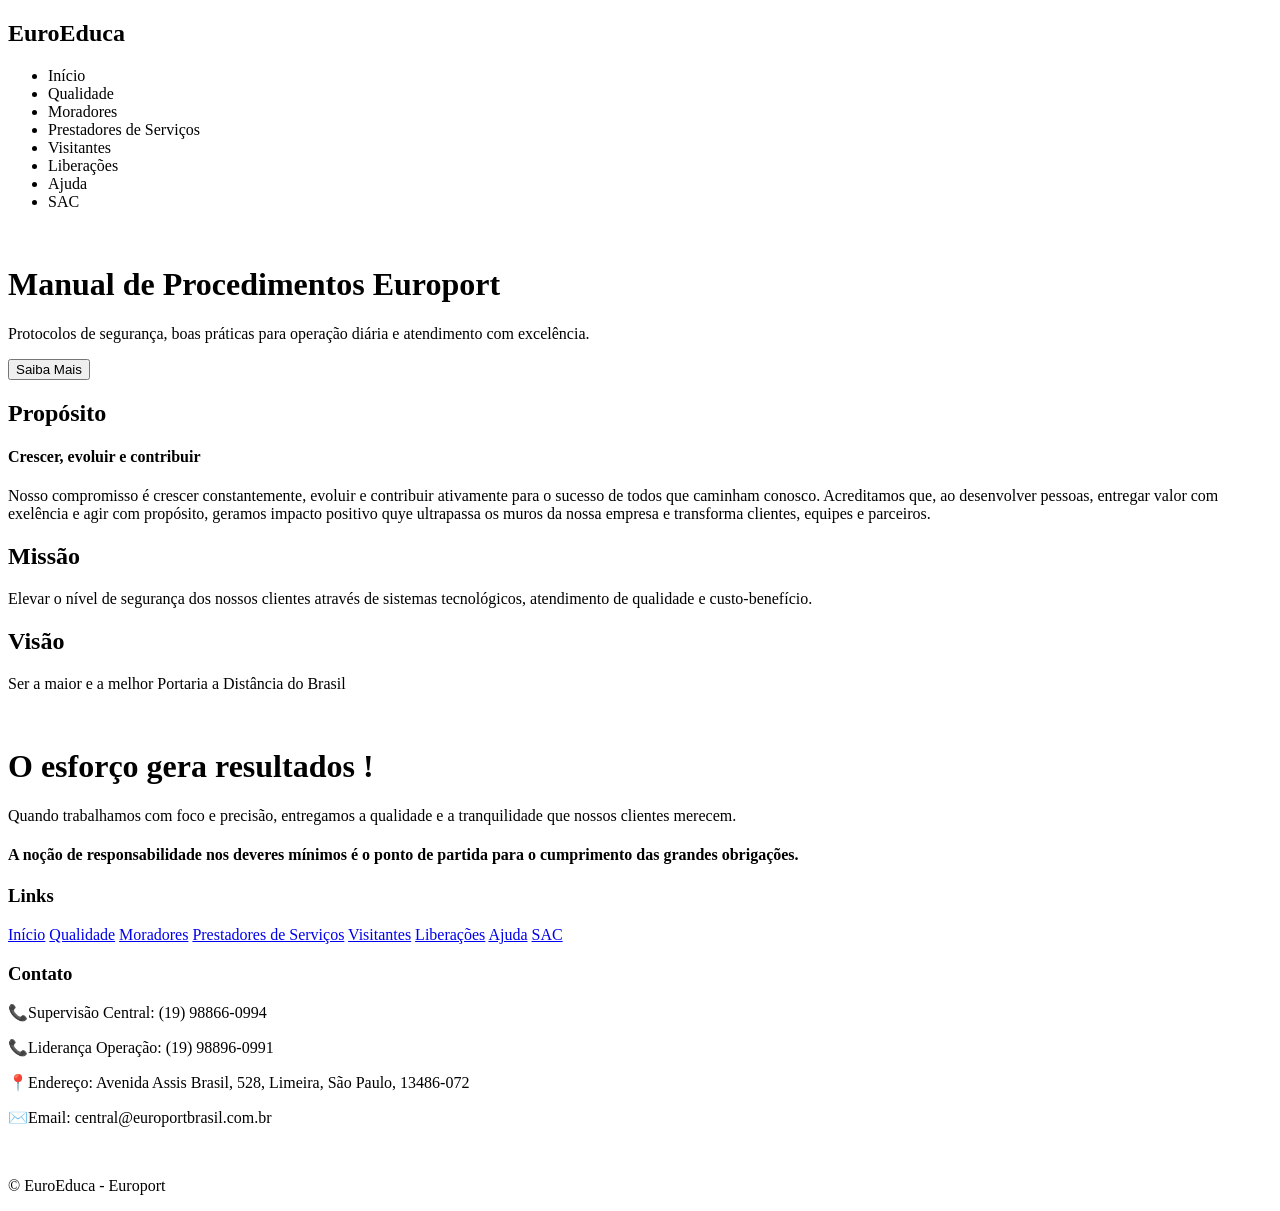
==== EuroEduca/index.html @ 184d0997 "first commit" ====
<!DOCTYPE html>
<html lang="pt-BR">
<head>
    <meta charset="UTF-8">
    <meta name="viewport" content="width=device-width, initial-scale=1.0">
    <title>EuroEduca - Manual de procedimentos</title>
</head>
<body>
    <header>
        <nav>
            <h2><span>Euro</span>Educa</h2>
            <ul>
                <li>Início</li>
                <li>Qualidade</li>
                <li>Moradores</li>
                <li>Prestadores de Serviços</li>
                <li>Visitantes</li>
                <li>Liberações</li>
                <li>Ajuda</li>
                <li>SAC</li>
            </ul>
        </nav>
    </header>
    <br>

    <h1>Manual de Procedimentos Europort</h1>
    <p>Protocolos de segurança, boas práticas para operação diária e atendimento com excelência.</p>
    <button>Saiba Mais</button>
    <br>

    <section class="valores">
        <article class="proposito">
            <h2>Propósito</h2>
            <h4>Crescer, evoluir e contribuir</h4>
            <p>Nosso compromisso é crescer constantemente, evoluir e contribuir ativamente 
                para o sucesso de todos que caminham conosco. Acreditamos que, ao desenvolver 
                pessoas, entregar valor com exelência e agir com propósito, geramos impacto 
                positivo quye ultrapassa os muros da nossa empresa e transforma clientes, 
                equipes e parceiros.</p>
        </article>

        <article class="missao">
            <h2>Missão</h2>
            <p>Elevar o nível de segurança dos nossos clientes através de sistemas
                 tecnológicos, atendimento de qualidade e custo-benefício.</p>
        </article>

        <article class="visao">
            <h2>Visão</h2>
            <p>Ser a maior e a melhor Portaria a Distância do Brasil</p>
        </article>
    </section>
    <br>

    <h1>O esforço gera resultados !</h1>
    <p>Quando trabalhamos com foco e precisão, entregamos a qualidade e a tranquilidade que nossos clientes merecem.</p>

    <h4>A noção de responsabilidade nos deveres mínimos é o ponto de partida para o cumprimento das grandes obrigações. </h4>

    <footer>
        <h3 class="links-rodape">Links</h3>
        <a href="index.html">Início</a>
        <a href="qualidade.html">Qualidade</a>
        <a href="moradores.html">Moradores</a>
        <a href="prestadores.html">Prestadores de Serviços</a>
        <a href="visitantes.html">Visitantes</a>
        <a href="liberacoes.html">Liberações</a>
        <a href="ajuda.html">Ajuda</a>  
        <a href="sac.html">SAC</a>

        <h3 class="contato-rodape">Contato</h3>
        <p>📞Supervisão Central: (19) 98866-0994</p>
        <p>📞Liderança Operação: (19) 98896-0991</p>
        <p>📍Endereço: Avenida Assis Brasil, 528, Limeira, São Paulo, 13486-072</p>
        <p>✉️Email: central@europortbrasil.com.br</p>
        <br>





        <p>&copy; EuroEduca - Europort </p>
    </footer>
</body>
</html>
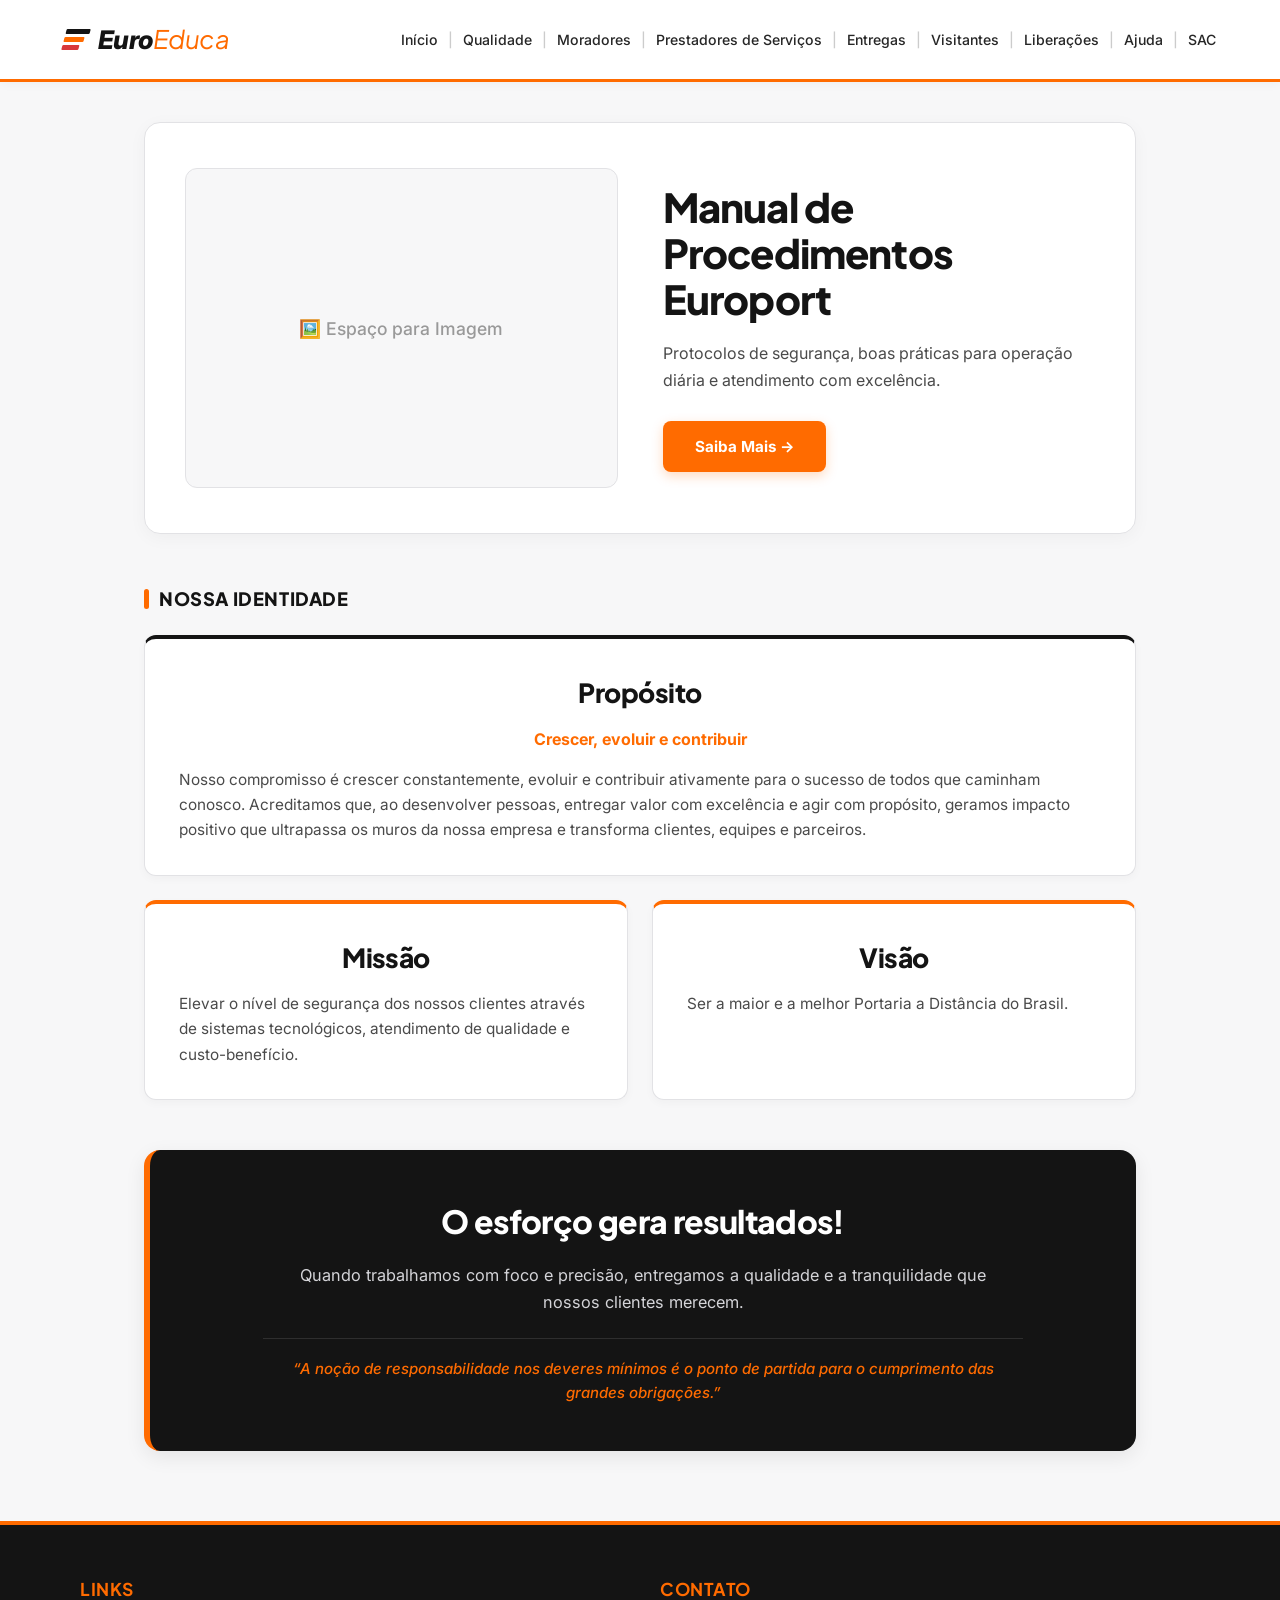
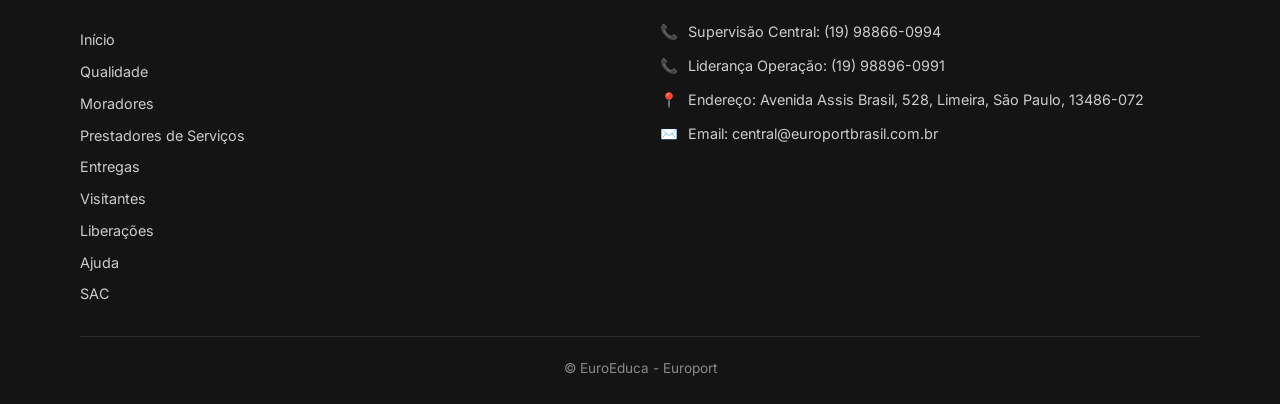
==== commit a6cd1ce3: "Atualizações - inicio e moradores" ====
--- a/EuroEduca/index.html
+++ b/EuroEduca/index.html
@@ -4,82 +4,119 @@
     <meta charset="UTF-8">
     <meta name="viewport" content="width=device-width, initial-scale=1.0">
     <title>EuroEduca - Manual de procedimentos</title>
+    <link rel="preconnect" href="https://fonts.googleapis.com">
+    <link rel="preconnect" href="https://fonts.gstatic.com" crossorigin>
+    <link href="https://fonts.googleapis.com/css2?family=Inter:wght@400;500;600;700&family=Plus+Jakarta+Sans:ital,wght@0,700;0,800;1,800&display=swap" rel="stylesheet">
+    <link rel="stylesheet" href="style.css">
 </head>
 <body>
+
+    <!-- CABEÇALHO UNIFICADO -->
     <header>
         <nav>
-            <h2><span>Euro</span>Educa</h2>
-            <ul>
-                <li>Início</li>
-                <li>Qualidade</li>
-                <li>Moradores</li>
-                <li>Prestadores de Serviços</li>
-                <li>Visitantes</li>
-                <li>Liberações</li>
-                <li>Ajuda</li>
-                <li>SAC</li>
-            </ul>
+            <a href="index.html" class="logo">
+                <span class="logo-icone">
+                    <span class="barra-preta"></span>
+                    <span class="barra-laranja"></span>
+                    <span class="barra-vermelha"></span>
+                </span>
+                <span class="logo-texto"><strong>Euro</strong>Educa</span>
+            </a>
+
+           <ul>
+    <li><a href="index.html">Início</a></li>
+    <li><a href="qualidade.html">Qualidade</a></li>
+    <li><a href="morador.html">Moradores</a></li>
+    <li><a href="prestador.html">Prestadores de Serviços</a></li>
+    <li><a href="entregas.html">Entregas</a></li>
+    <li><a href="visitante.html">Visitantes</a></li>
+    <li><a href="liberacoes.html">Liberações</a></li>
+    <li><a href="ajuda.html">Ajuda</a></li>
+    <li><a href="sac.html">SAC</a></li>
+</ul>
         </nav>
     </header>
-    <br>
 
-    <h1>Manual de Procedimentos Europort</h1>
-    <p>Protocolos de segurança, boas práticas para operação diária e atendimento com excelência.</p>
-    <button>Saiba Mais</button>
-    <br>
+    <main class="container">
 
-    <section class="valores">
-        <article class="proposito">
-            <h2>Propósito</h2>
-            <h4>Crescer, evoluir e contribuir</h4>
-            <p>Nosso compromisso é crescer constantemente, evoluir e contribuir ativamente 
-                para o sucesso de todos que caminham conosco. Acreditamos que, ao desenvolver 
-                pessoas, entregar valor com exelência e agir com propósito, geramos impacto 
-                positivo quye ultrapassa os muros da nossa empresa e transforma clientes, 
-                equipes e parceiros.</p>
-        </article>
+        <!-- SEÇÃO PRINCIPAL (HERO) -->
+        <section class="hero">
+            <div class="hero-imagem">
+                <!-- Substitua este placeholder pela tag <img> da sua foto -->
+                <div class="placeholder-img">🖼️ Espaço para Imagem</div>
+            </div>
+            <div class="hero-conteudo">
+            
+                <h1>Manual de Procedimentos Europort</h1>
+                <p>Protocolos de segurança, boas práticas para operação diária e atendimento com excelência.</p>
+                <a href="moradores.html" class="btn-principal">Saiba Mais &rarr;</a>
+            </div>
+        </section>
 
-        <article class="missao">
-            <h2>Missão</h2>
-            <p>Elevar o nível de segurança dos nossos clientes através de sistemas
-                 tecnológicos, atendimento de qualidade e custo-benefício.</p>
-        </article>
+        <!-- SEÇÃO DE VALORES (CARDS) -->
+        <section class="secao">
+            <h2 class="titulo-secao">Nossa Identidade</h2>
+            <div class="valores">
+                <article class="card proposito">
+                    <h2>Propósito</h2>
+                    <h4>Crescer, evoluir e contribuir</h4>
+                    <p>Nosso compromisso é crescer constantemente, evoluir e contribuir ativamente 
+                        para o sucesso de todos que caminham conosco. Acreditamos que, ao desenvolver 
+                        pessoas, entregar valor com excelência e agir com propósito, geramos impacto 
+                        positivo que ultrapassa os muros da nossa empresa e transforma clientes, 
+                        equipes e parceiros.</p>
+                </article>
 
-        <article class="visao">
-            <h2>Visão</h2>
-            <p>Ser a maior e a melhor Portaria a Distância do Brasil</p>
-        </article>
-    </section>
-    <br>
+                <article class="card missao">
+                    <h2>Missão</h2>
+                    <p>Elevar o nível de segurança dos nossos clientes através de sistemas
+                         tecnológicos, atendimento de qualidade e custo-benefício.</p>
+                </article>
 
-    <h1>O esforço gera resultados !</h1>
-    <p>Quando trabalhamos com foco e precisão, entregamos a qualidade e a tranquilidade que nossos clientes merecem.</p>
+                <article class="card visao">
+                    <h2>Visão</h2>
+                    <p>Ser a maior e a melhor Portaria a Distância do Brasil.</p>
+                </article>
+            </div>
+        </section>
 
-    <h4>A noção de responsabilidade nos deveres mínimos é o ponto de partida para o cumprimento das grandes obrigações. </h4>
+        <!-- SEÇÃO DE DESTAQUE FINAL -->
+        <section class="chamada-final">
+            <h1>O esforço gera resultados!</h1>
+            <p>Quando trabalhamos com foco e precisão, entregamos a qualidade e a tranquilidade que nossos clientes merecem.</p>
+            <h4>“A noção de responsabilidade nos deveres mínimos é o ponto de partida para o cumprimento das grandes obrigações.”</h4>
+        </section>
 
+    </main>
+
+    <!-- RODAPÉ UNIFICADO -->
     <footer>
-        <h3 class="links-rodape">Links</h3>
-        <a href="index.html">Início</a>
-        <a href="qualidade.html">Qualidade</a>
-        <a href="moradores.html">Moradores</a>
-        <a href="prestadores.html">Prestadores de Serviços</a>
-        <a href="visitantes.html">Visitantes</a>
-        <a href="liberacoes.html">Liberações</a>
-        <a href="ajuda.html">Ajuda</a>  
-        <a href="sac.html">SAC</a>
+        <div class="footer-container">
+            <div class="footer-links">
+                <h3 class="links-rodape">Links</h3>
+                <a href="index.html">Início</a>
+                <a href="qualidade.html">Qualidade</a>
+                <a href="moradores.html">Moradores</a>
+                <a href="prestadores.html">Prestadores de Serviços</a>
+                <a href="entregas.html">Entregas</a>
+                <a href="visitantes.html">Visitantes</a>
+                <a href="liberacoes.html">Liberações</a>
+                <a href="ajuda.html">Ajuda</a>  
+                <a href="sac.html">SAC</a>
+            </div>
 
-        <h3 class="contato-rodape">Contato</h3>
-        <p>📞Supervisão Central: (19) 98866-0994</p>
-        <p>📞Liderança Operação: (19) 98896-0991</p>
-        <p>📍Endereço: Avenida Assis Brasil, 528, Limeira, São Paulo, 13486-072</p>
-        <p>✉️Email: central@europortbrasil.com.br</p>
-        <br>
+            <div class="footer-contato">
+                <h3 class="contato-rodape">Contato</h3>
+                <p><span class="icone-detalhe">📞</span> Supervisão Central: (19) 98866-0994</p>
+                <p><span class="icone-detalhe">📞</span> Liderança Operação: (19) 98896-0991</p>
+                <p><span class="icone-detalhe">📍</span> Endereço: Avenida Assis Brasil, 528, Limeira, São Paulo, 13486-072</p>
+                <p><span class="icone-detalhe">✉️</span> Email: central@europortbrasil.com.br</p>
+            </div>
+        </div>
+        <div class="footer-copy">
+            <p>&copy; EuroEduca - Europort</p>
+        </div>
+    </footer>
 
-
-
-
-
-        <p>&copy; EuroEduca - Europort </p>
-    </footer>
 </body>
 </html>
--- a/EuroEduca/style.css
+++ b/EuroEduca/style.css
@@ -0,0 +1,428 @@
+/* --- VARIÁVEIS DE CORES E RESET --- */
+:root {
+    --preto: #141414;
+    --preto-suave: #262626;
+    --branco: #ffffff;
+    --cinza-fundo: #f7f7f8;
+    --cinza-borda: #e2e2e5;
+    --cinza-texto: #4a4a4a;
+    --laranja: #ff6b00;
+    --laranja-hover: #e05e00;
+    --laranja-claro: #fff4ec;
+    --vermelho-detalhe: #d9383a;
+}
+
+* {
+    margin: 0;
+    padding: 0;
+    box-sizing: border-box;
+    font-family: 'Inter', -apple-system, BlinkMacSystemFont, sans-serif;
+    -webkit-font-smoothing: antialiased;
+}
+
+h1, h2, h3, .logo-texto, .tag-categoria {
+    font-family: 'Plus Jakarta Sans', sans-serif;
+    letter-spacing: -0.02em;
+}
+
+body {
+    background-color: var(--cinza-fundo);
+    color: var(--preto);
+    line-height: 1.65;
+}
+
+/* --- CABEÇALHO E NAVEGAÇÃO --- */
+header {
+    background-color: var(--branco);
+    border-bottom: 3px solid var(--laranja);
+    padding: 18px 5%;
+    position: sticky;
+    top: 0;
+    z-index: 100;
+    box-shadow: 0 2px 10px rgba(0, 0, 0, 0.04);
+}
+
+nav {
+    max-width: 1200px;
+    margin: 0 auto;
+    display: flex;
+    justify-content: space-between;
+    align-items: center;
+    flex-wrap: wrap;
+    gap: 15px;
+}
+
+.logo {
+    display: flex;
+    align-items: center;
+    gap: 10px;
+    text-decoration: none;
+}
+
+.logo-icone {
+    display: flex;
+    flex-direction: column;
+    gap: 3px;
+    width: 24px;
+    transform: skewX(-15deg);
+}
+
+.logo-icone span {
+    height: 5px;
+    display: block;
+    border-radius: 1px;
+}
+
+.barra-preta { background-color: var(--preto); width: 100%; }
+.barra-laranja { background-color: var(--laranja); width: 85%; }
+.barra-vermelha { background-color: var(--vermelho-detalhe); width: 70%; }
+
+.logo-texto {
+    font-size: 1.6rem;
+    font-style: italic;
+    color: var(--laranja);
+}
+
+.logo-texto strong {
+    color: var(--preto);
+    font-weight: 800;
+}
+
+nav ul {
+    list-style: none;
+    display: flex;
+    flex-wrap: wrap;
+    align-items: center;
+}
+
+nav ul li {
+    font-size: 0.88rem;
+    font-weight: 500;
+    color: var(--preto-suave);
+}
+
+nav ul li:not(:last-child)::after {
+    content: "|";
+    margin: 0 10px;
+    color: #ccc;
+}
+
+nav ul li a {
+    text-decoration: none;
+    color: inherit;
+    padding-bottom: 4px;
+    transition: color 0.2s;
+}
+
+nav ul li a:hover,
+nav ul li a.ativo {
+    color: var(--laranja);
+    font-weight: 700;
+}
+
+/* --- CONTAINER PRINCIPAL --- */
+.container {
+    max-width: 1120px;
+    margin: 40px auto 70px;
+    padding: 0 5%;
+}
+
+/* --- SEÇÃO PRINCIPAL (HERO) --- */
+.hero {
+    background-color: var(--branco);
+    border: 1px solid var(--cinza-borda);
+    border-radius: 16px;
+    padding: 45px 40px;
+    display: flex;
+    align-items: center;
+    justify-content: space-between;
+    gap: 45px;
+    box-shadow: 0 4px 18px rgba(0, 0, 0, 0.04);
+}
+
+.hero-imagem {
+    flex: 1;
+}
+
+.placeholder-img {
+    width: 100%;
+    height: 320px;
+    border: 1px solid var(--cinza-borda);
+    border-radius: 12px;
+    display: flex;
+    align-items: center;
+    justify-content: center;
+    color: #999;
+    font-size: 1.1rem;
+    font-weight: 500;
+    background-color: var(--cinza-fundo);
+}
+
+/* Caso você substitua o placeholder por uma tag <img> */
+.hero-imagem img {
+    width: 100%;
+    height: 320px;
+    object-fit: cover;
+    border-radius: 12px;
+    display: block;
+}
+
+.hero-conteudo {
+    flex: 1;
+}
+
+.tag-categoria {
+    display: inline-block;
+    background-color: var(--laranja-claro);
+    color: var(--laranja);
+    border: 1px solid rgba(255, 107, 0, 0.25);
+    font-size: 0.75rem;
+    font-weight: 700;
+    text-transform: uppercase;
+    letter-spacing: 0.8px;
+    padding: 4px 12px;
+    border-radius: 20px;
+    margin-bottom: 14px;
+}
+
+.hero-conteudo h1 {
+    font-size: 2.5rem;
+    font-weight: 800;
+    line-height: 1.15;
+    margin-bottom: 18px;
+    color: var(--preto);
+}
+
+.hero-conteudo p {
+    font-size: 1rem;
+    color: var(--cinza-texto);
+    margin-bottom: 28px;
+}
+
+.btn-principal {
+    display: inline-block;
+    background-color: var(--laranja);
+    color: var(--branco);
+    text-decoration: none;
+    padding: 13px 32px;
+    font-size: 0.95rem;
+    font-weight: 700;
+    border-radius: 8px;
+    transition: background-color 0.2s, transform 0.15s;
+    box-shadow: 0 4px 12px rgba(255, 107, 0, 0.25);
+}
+
+.btn-principal:hover {
+    background-color: var(--laranja-hover);
+    transform: translateY(-2px);
+}
+
+/* --- SEÇÃO DE VALORES (CARDS) --- */
+.secao {
+    margin-top: 50px;
+}
+
+.titulo-secao {
+    font-size: 1.15rem;
+    font-weight: 800;
+    text-transform: uppercase;
+    letter-spacing: 0.6px;
+    color: var(--preto);
+    margin-bottom: 20px;
+    display: flex;
+    align-items: center;
+    gap: 10px;
+}
+
+.titulo-secao::before {
+    content: "";
+    display: inline-block;
+    width: 5px;
+    height: 20px;
+    background-color: var(--laranja);
+    border-radius: 3px;
+}
+
+.valores {
+    display: grid;
+    grid-template-columns: repeat(2, 1fr);
+    gap: 24px;
+}
+
+/* Propósito ocupa a linha superior inteira */
+.proposito {
+    grid-column: 1 / -1;
+    border-top: 4px solid var(--preto) !important;
+}
+
+.card {
+    background-color: var(--branco);
+    border: 1px solid var(--cinza-borda);
+    border-top: 4px solid var(--laranja);
+    border-radius: 12px;
+    padding: 32px 34px;
+    box-shadow: 0 3px 10px rgba(0, 0, 0, 0.03);
+    transition: transform 0.2s, box-shadow 0.2s;
+}
+
+.card:hover {
+    transform: translateY(-2px);
+    box-shadow: 0 8px 20px rgba(0, 0, 0, 0.06);
+}
+
+.card h2 {
+    font-size: 1.65rem;
+    font-weight: 800;
+    text-align: center;
+    margin-bottom: 12px;
+    color: var(--preto);
+}
+
+.card h4 {
+    text-align: center;
+    color: var(--laranja);
+    margin-bottom: 14px;
+    font-size: 1rem;
+    font-weight: 700;
+}
+
+.card p {
+    font-size: 0.96rem;
+    color: var(--cinza-texto);
+    text-align: left;
+}
+
+/* --- SEÇÃO DE CHAMADA FINAL --- */
+.chamada-final {
+    margin-top: 50px;
+    background-color: var(--preto);
+    color: var(--branco);
+    padding: 45px 40px;
+    border-radius: 16px;
+    border-left: 6px solid var(--laranja);
+    text-align: center;
+    box-shadow: 0 6px 20px rgba(0, 0, 0, 0.08);
+}
+
+.chamada-final h1 {
+    font-size: 2rem;
+    font-weight: 800;
+    margin-bottom: 14px;
+    color: var(--branco);
+}
+
+.chamada-final p {
+    font-size: 1.02rem;
+    color: #d4d4d8;
+    max-width: 720px;
+    margin: 0 auto 22px;
+}
+
+.chamada-final h4 {
+    font-size: 0.94rem;
+    font-weight: 500;
+    color: var(--laranja);
+    font-style: italic;
+    max-width: 760px;
+    margin: 0 auto;
+    padding-top: 18px;
+    border-top: 1px solid #2e2e2e;
+}
+
+/* --- RODAPÉ UNIFICADO --- */
+footer {
+    background-color: var(--preto);
+    color: var(--branco);
+    border-top: 4px solid var(--laranja);
+    padding: 50px 5% 24px;
+}
+
+.footer-container {
+    max-width: 1120px;
+    margin: 0 auto;
+    display: flex;
+    justify-content: space-between;
+    flex-wrap: wrap;
+    gap: 40px;
+    padding-bottom: 30px;
+    border-bottom: 1px solid #2e2e2e;
+}
+
+.footer-links,
+.footer-contato {
+    flex: 1;
+    min-width: 260px;
+}
+
+footer h3 {
+    color: var(--laranja);
+    font-size: 1.1rem;
+    margin-bottom: 16px;
+    text-transform: uppercase;
+    letter-spacing: 0.5px;
+}
+
+.footer-links {
+    display: flex;
+    flex-direction: column;
+    gap: 8px;
+}
+
+.footer-links a {
+    color: #cccccc;
+    text-decoration: none;
+    font-size: 0.9rem;
+    width: fit-content;
+    transition: color 0.2s;
+}
+
+.footer-links a:hover {
+    color: var(--laranja);
+}
+
+.footer-contato p {
+    font-size: 0.9rem;
+    color: #cccccc;
+    margin-bottom: 10px;
+}
+
+.icone-detalhe {
+    color: var(--vermelho-detalhe);
+    margin-right: 6px;
+}
+
+.footer-copy {
+    text-align: center;
+    padding-top: 20px;
+    font-size: 0.85rem;
+    color: #888888;
+}
+
+/* --- RESPONSIVIDADE --- */
+@media (max-width: 768px) {
+    .hero {
+        flex-direction: column;
+        padding: 30px 24px;
+    }
+
+    .hero-conteudo h1 {
+        font-size: 1.9rem;
+    }
+
+    .valores {
+        grid-template-columns: 1fr;
+    }
+
+    .chamada-final {
+        padding: 32px 24px;
+    }
+
+    .chamada-final h1 {
+        font-size: 1.6rem;
+    }
+
+    nav {
+        flex-direction: column;
+        align-items: flex-start;
+    }
+}
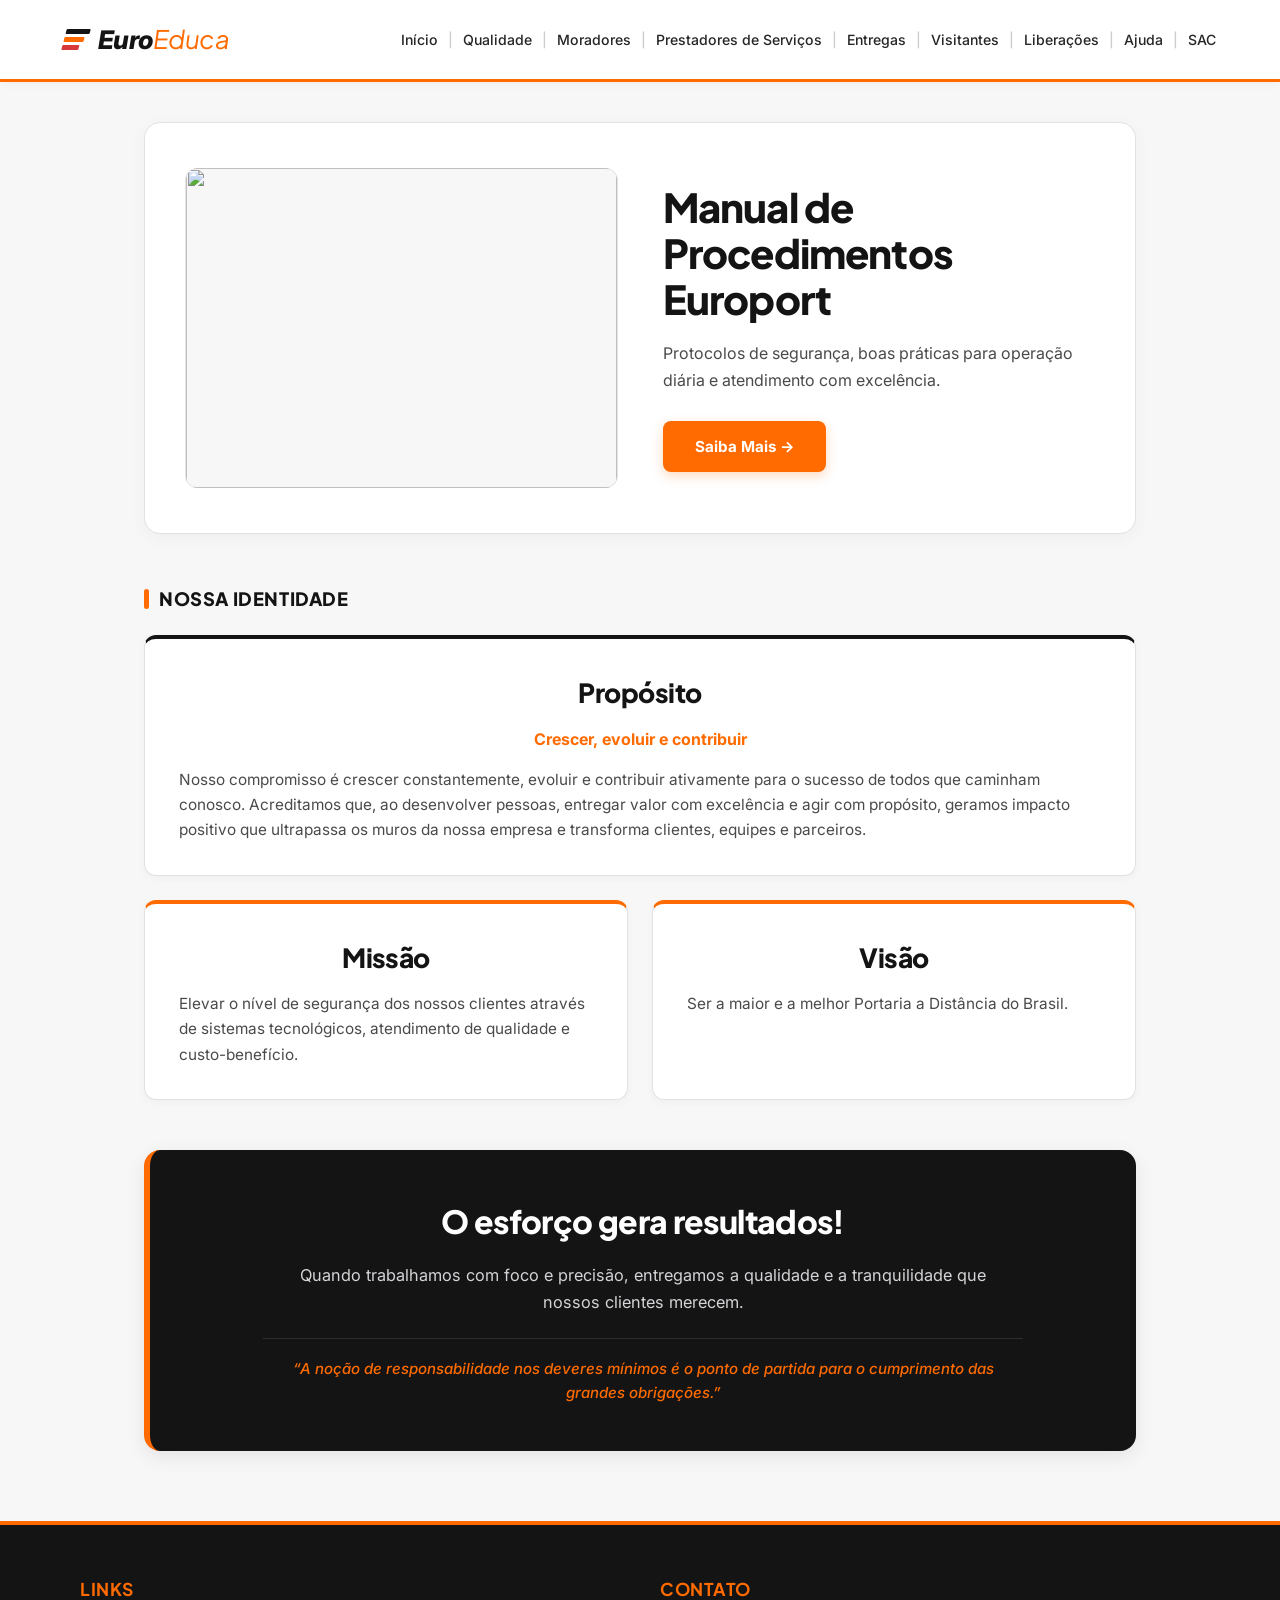
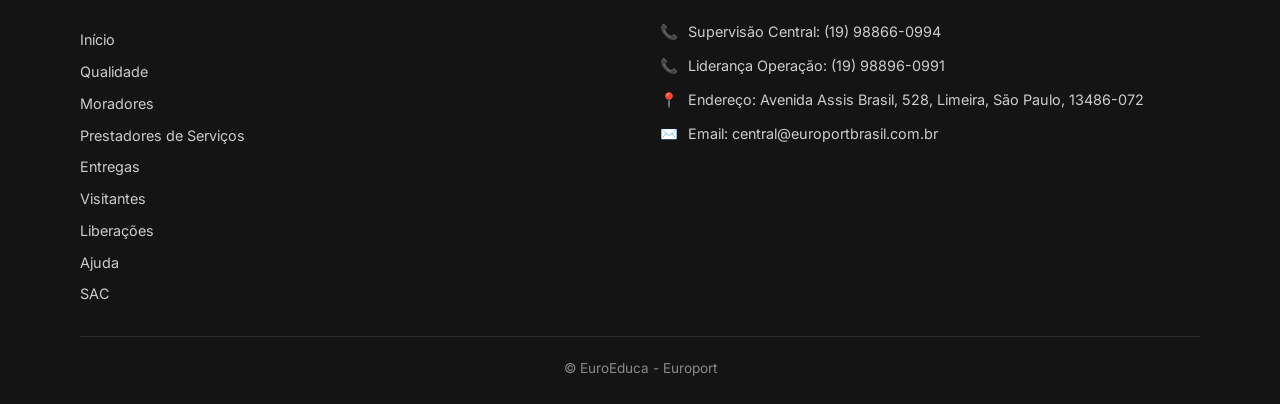
==== commit 2626ca51: "Atualização - prestador" ====
--- a/EuroEduca/index.html
+++ b/EuroEduca/index.html
@@ -43,7 +43,8 @@
         <section class="hero">
             <div class="hero-imagem">
                 <!-- Substitua este placeholder pela tag <img> da sua foto -->
-                <div class="placeholder-img">🖼️ Espaço para Imagem</div>
+                <div class="placeholder-img"><img src="" alt="">
+                </div>
             </div>
             <div class="hero-conteudo">
             
@@ -96,8 +97,8 @@
                 <h3 class="links-rodape">Links</h3>
                 <a href="index.html">Início</a>
                 <a href="qualidade.html">Qualidade</a>
-                <a href="moradores.html">Moradores</a>
-                <a href="prestadores.html">Prestadores de Serviços</a>
+                <a href="morador.html">Moradores</a>
+                <a href="prestador.html">Prestadores de Serviços</a>
                 <a href="entregas.html">Entregas</a>
                 <a href="visitantes.html">Visitantes</a>
                 <a href="liberacoes.html">Liberações</a>
